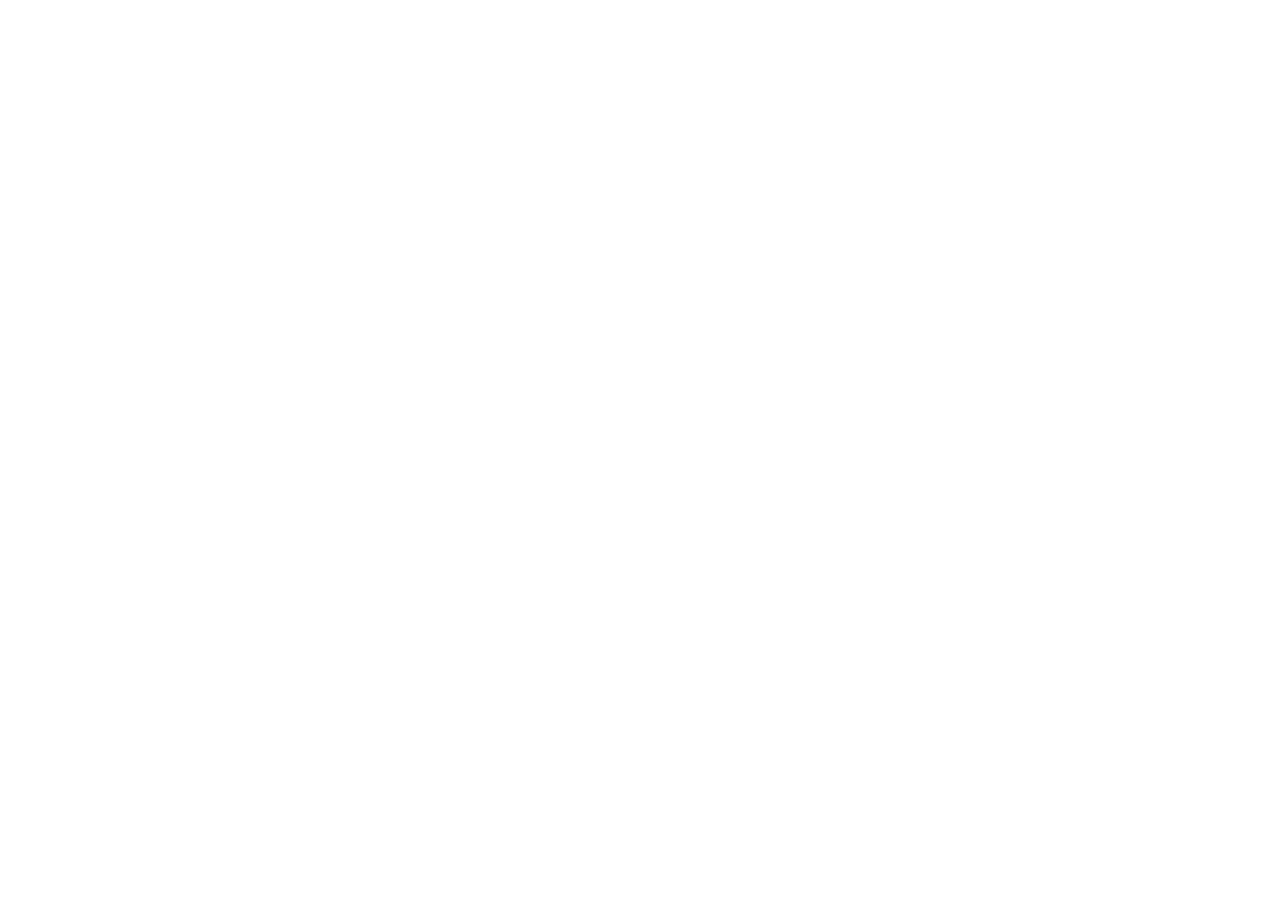
==== index.html @ a3789fdc "Initial commit" ====
<!DOCTYPE html>
<html lang="en">
<head>
    <meta charset="UTF-8">
    <meta http-equiv="X-UA-Compatible" content="IE=edge">
    <meta name="viewport" content="width=device-width, initial-scale=1.0">
    <title>portfolio | romabulani</title>
</head>
<body>
    
</body>
</html>
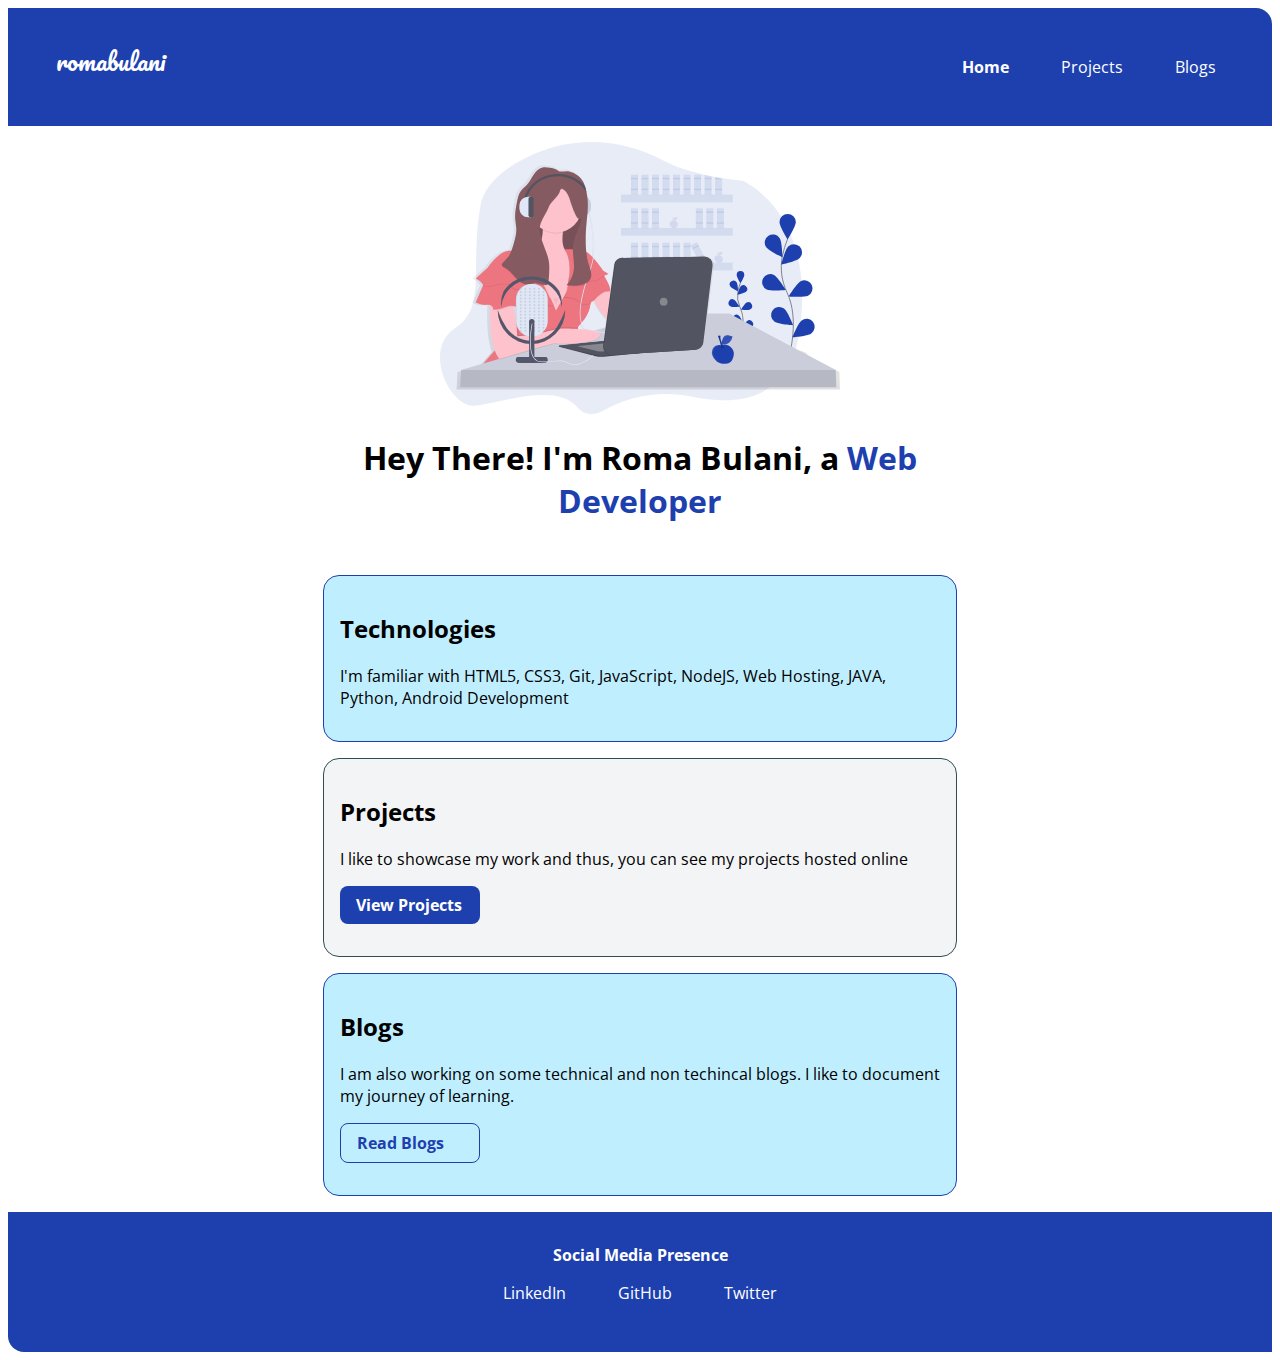
==== commit c96bfdcc: "added projects and blogs" ====
--- a/index.html
+++ b/index.html
@@ -1,12 +1,73 @@
 <!DOCTYPE html>
 <html lang="en">
+
 <head>
     <meta charset="UTF-8">
-    <meta http-equiv="X-UA-Compatible" content="IE=edge">
+    <!-- <meta http-equiv="X-UA-Compatible" content="IE=edge"> -->
     <meta name="viewport" content="width=device-width, initial-scale=1.0">
-    <title>portfolio | romabulani</title>
+    <title>home | romabulani</title>
+    <link href="style.css" rel="stylesheet">
+    </link>
 </head>
+
 <body>
-    
+    <nav class="nav-bar ">
+        <div class="brand-name"><a href="/" class="link">romabulani</a></div>
+        <div>
+            <ul class="no-bullet nav-pills">
+                <li class="list-inline">
+                    <a href="/" class="link active">Home</a>
+                </li>
+                <li class="list-inline">
+                    <a href="projects.html" class="link">Projects</a>
+                </li>
+                <li class="list-inline">
+                    <a href="blogs.html" class="link">Blogs</a>
+                </li>
+            </ul>
+        </div>
+    </nav>
+
+    <header class="container">
+        <img class="home-img" src="images/home-img.svg">
+        <h1>Hey There! I'm Roma Bulani, a <span class="purple">Web Developer</span></h1>
+    </header>
+
+    <div class="border-container-blue">
+        <h2>Technologies</h2>
+        <p>I'm familiar with HTML5, CSS3, Git, JavaScript, NodeJS, Web Hosting, JAVA, Python, Android Development</p>
+    </div>
+
+    <div class="border-container-grey">
+        <h2>Projects</h2>
+        <p>I like to showcase my work and thus, you can see my projects hosted online</p>
+        <a href="projects.html" class="link-primary link">View Projects</a>
+    </div>
+
+    <div class="border-container-blue">
+        <h2>Blogs</h2>
+        <p>I am also working on some technical and non techincal blogs. I like to document my journey of learning.
+        </p>
+        <a href="blogs.html" class="link-secondary link">Read Blogs</a>
+    </div>
+
+    <footer>
+        <div class="bold">Social Media Presence</div>
+        <div>
+            <ul class="no-bullet">
+                <li class="list-inline">
+                    <a href="https://www.linkedin.com/in/roma-bulani-183940189/" class="link">LinkedIn</a>
+                </li>
+                <li class="list-inline">
+                    <a href="https://github.com/romabulani" class="link">GitHub</a>
+                </li>
+                <li class="list-inline">
+                    <a href="https://twitter.com/romabulani" class="link">Twitter</a>
+                </li>
+            </ul>
+        </div>
+    </footer>
+
 </body>
+
 </html>--- a/style.css
+++ b/style.css
@@ -0,0 +1,136 @@
+@import url('https://fonts.googleapis.com/css2?family=Open+Sans&display=swap');
+@import url('https://fonts.googleapis.com/css2?family=Pacifico&display=swap');
+
+:root{
+    --primary-color: #1E40AF;
+    --light-blue: #BFEFFF;
+    --dark-grey: #2F4F4F;
+    --light-grey:#F3F4F6;
+}
+
+body{
+    font-family: 'Open Sans', sans-serif;
+}
+
+.brand-name{
+    font-family: 'Pacifico', cursive;
+    /* font-weight: bold; */
+    font-size: x-large;
+    float: left;
+}
+
+.bg-blue{
+    background-color: var(--light-blue);
+}
+
+.no-bullet{
+    list-style: none;
+}
+
+.list-inline{
+    display: inline;
+    padding: 0rem 0.5rem;
+    /* padding-inline-start: 0px; */
+}
+
+.link{
+    text-decoration: none;
+    box-sizing: border-box;
+    padding: 0.5rem 1rem;
+    color: white;
+}
+
+.nav-bar{
+    background-color: var(--primary-color);
+    color: white;
+    padding: 2rem;
+    border-top-right-radius: 1rem;
+}
+
+.nav-bar .nav-pills{
+    text-align: right;
+}
+
+.nav-bar .active{
+    font-weight: bold;
+}
+
+footer{
+    background-color: var(--primary-color);
+    color: white;
+    padding: 2rem;
+    text-align: center;
+    border-bottom-left-radius: 1rem;
+}
+
+footer ul{
+    padding-inline-start: 0px;
+}
+
+.purple{
+    color: var(--primary-color)
+}
+
+.container,.border-container-blue, .border-container-grey{
+    padding: 1rem 1rem;
+    /* text-align: center; */
+    max-width: 600px;
+    margin: auto;
+}
+
+.border-container-blue{
+    border: 1px solid var(--primary-color);
+    border-radius: 1rem;
+    background-color: var(--light-blue);
+    margin-top: 1rem;
+    margin-bottom: 1rem;
+}
+
+.border-container-grey{
+    border: 1px solid var(--dark-grey);
+    border-radius: 1rem;
+    background-color: var(--light-grey);
+    margin-top: 1rem;
+    margin-bottom: 1rem;
+}
+
+.align-link{
+    padding: 1rem 1rem;
+    /* max-width: 600px; */
+    /* margin: auto; */
+}
+
+.home-img{
+    max-width: 80%;
+    display: block;
+    margin: auto;
+    width: 400px;
+}
+
+.link-primary {
+    background-color: var(--primary-color);
+    border-radius: 0.5rem;
+    color: white;
+    display: block;
+    max-width: 140px;
+    font-weight: bold;
+    margin: 1rem 1rem 1rem 0rem;
+}
+
+.link-secondary {
+    border-radius: 0.5rem ;
+    color: var(--primary-color);
+    border: 1px solid var(--primary-color);
+    font-weight: bold;
+    display: block;
+    max-width: 140px;
+    margin: 1rem 1rem 1rem 0rem;    
+}
+
+h1{
+    text-align: center;
+}
+
+.bold{
+    font-weight: bold;
+}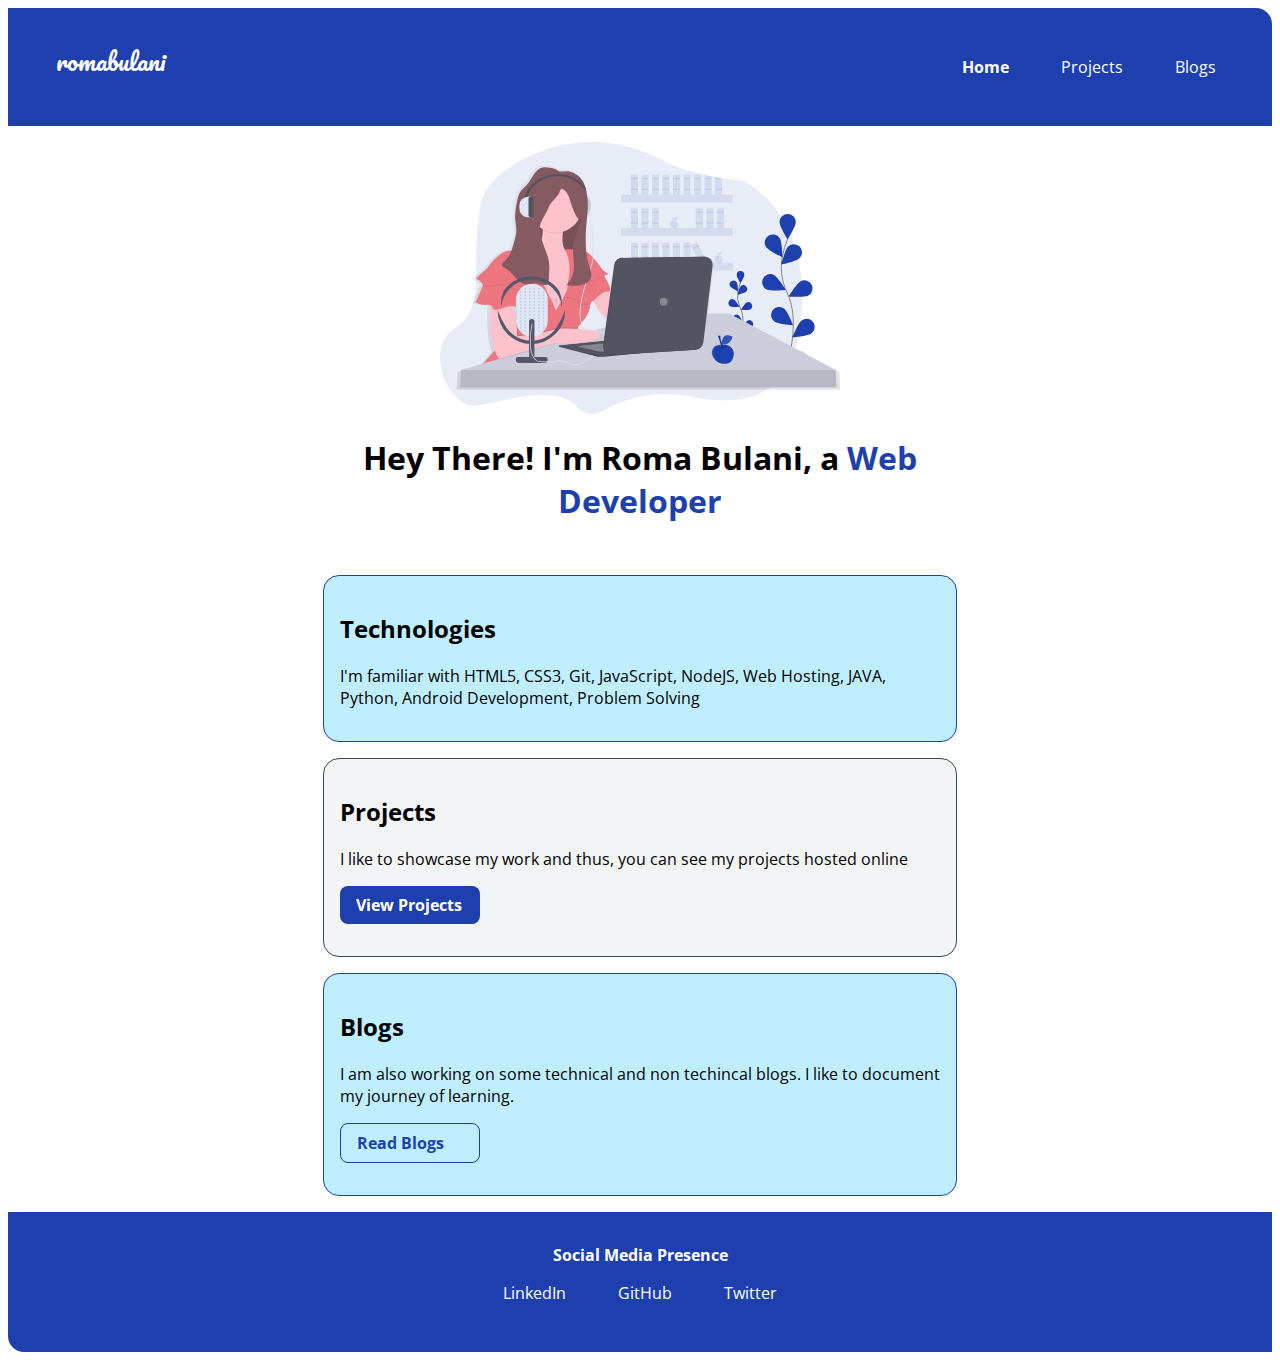
==== commit 3e92bc0a: "Updated index.html" ====
--- a/index.html
+++ b/index.html
@@ -35,7 +35,7 @@
 
     <div class="border-container-blue">
         <h2>Technologies</h2>
-        <p>I'm familiar with HTML5, CSS3, Git, JavaScript, NodeJS, Web Hosting, JAVA, Python, Android Development</p>
+        <p>I'm familiar with HTML5, CSS3, Git, JavaScript, NodeJS, Web Hosting, JAVA, Python, Android Development, Problem Solving</p>
     </div>
 
     <div class="border-container-grey">
@@ -56,13 +56,13 @@
         <div>
             <ul class="no-bullet">
                 <li class="list-inline">
-                    <a href="https://www.linkedin.com/in/roma-bulani-183940189/" class="link">LinkedIn</a>
+                    <a href="https://www.linkedin.com/in/roma-bulani-183940189/" target="_blank" class="link">LinkedIn</a>
                 </li>
                 <li class="list-inline">
-                    <a href="https://github.com/romabulani" class="link">GitHub</a>
+                    <a href="https://github.com/romabulani" target="_blank" class="link">GitHub</a>
                 </li>
                 <li class="list-inline">
-                    <a href="https://twitter.com/romabulani" class="link">Twitter</a>
+                    <a href="https://twitter.com/romabulani" target="_blank" class="link">Twitter</a>
                 </li>
             </ul>
         </div>
--- a/style.css
+++ b/style.css
@@ -133,4 +133,20 @@
 
 .bold{
     font-weight: bold;
+}
+
+hr{
+    background-color: var(--primary-color);
+    height: 1px;
+    border: none;
+}
+
+#tag{
+    margin-left: 0.5rem;
+    /* width: 10rem; */
+    background-color: var(--dark-grey);
+    color: white;
+    border-radius: 1rem;
+    padding: 0.1rem 0.3rem;
+    font-size: small;
 }